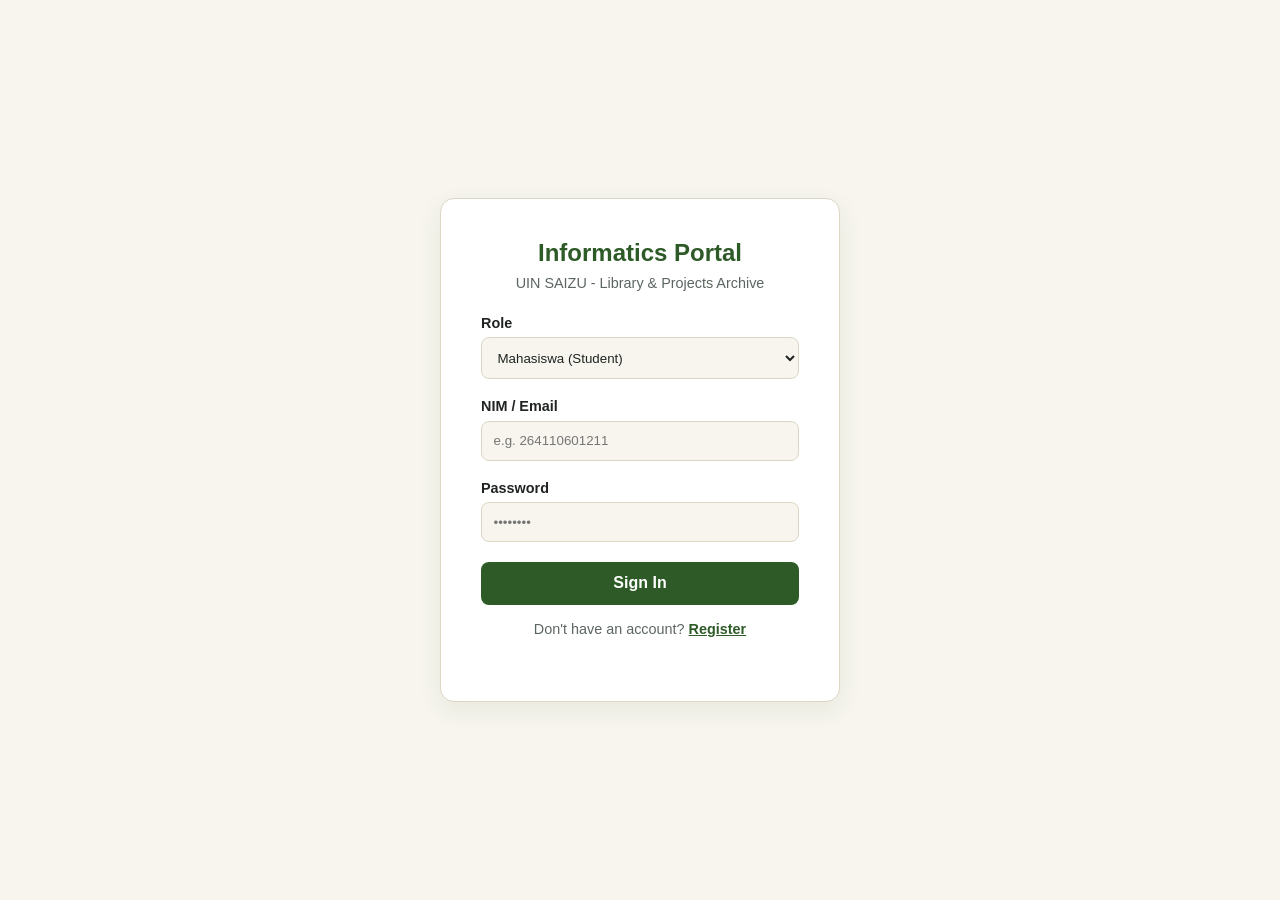
==== index.html @ 4fcaa2a0 "chore: move portal files to repository root for GitHub Pages" ====
<!DOCTYPE html>
<html lang="en">
<head>
    <meta charset="UTF-8">
    <meta name="viewport" content="width=device-width, initial-scale=1.0">
    <title>Login - Informatics Portal</title>
    <link rel="stylesheet" href="css/style.css">
</head>
<body>
    <div class="login-wrapper">
        <div class="login-box">
            <h2>Informatics Portal</h2>
            <p>UIN SAIZU - Library & Projects Archive</p>
            <form id="loginForm">
                <div class="form-group">
                    <label>Role</label>
                    <select id="userRole">
                        <option value="mahasiswa">Mahasiswa (Student)</option>
                        <option value="dosen">Dosen (Lecturer)</option>
                    </select>
                </div>
                <div class="form-group">
                    <label>NIM / Email</label>
                    <input type="text" id="username" placeholder="e.g. 264110601211" required>
                </div>
                <div class="form-group">
                    <label>Password</label>
                    <input type="password" id="password" placeholder="••••••••" required>
                </div>
                <button type="submit" class="btn-green">Sign In</button>
                <p style="margin-top: 1rem;">
    Don't have an account? <a href="register.html" style="color: var(--primary-green); font-weight: 600;">Register</a>
</p>
            </form>
        </div>
    </div>
    <script src="js/app.js"></script>
</body>
</html>
---- css/style.css ----
:root {
    --bg-beige: #F7F5EE;
    --card-beige: #EFECE1;
    --primary-green: #2D5A27;
    --hover-green: #1E3F1A;
    --accent-sage: #7A9E7E;
    --text-dark: #1F2421;
    --text-muted: #5C6660;
    --border-color: #DCD6C4;
}

* {
    box-sizing: border-box;
    margin: 0;
    padding: 0;
    font-family: 'Segoe UI', Tahoma, Geneva, Verdana, sans-serif;
}

body {
    background-color: var(--bg-beige);
    color: var(--text-dark);
    min-height: 100vh;
}

/* --- Login & Register Pages --- */
.login-wrapper {
    display: flex;
    justify-content: center;
    align-items: center;
    min-height: 100vh;
    padding: 1.5rem;
}

.login-box {
    background-color: #FFFFFF;
    border: 1px solid var(--border-color);
    padding: 2.5rem;
    border-radius: 14px;
    width: 100%;
    max-width: 400px;
    box-shadow: 0 8px 24px rgba(45, 90, 39, 0.08);
}

.login-box h2 {
    color: var(--primary-green);
    margin-bottom: 0.5rem;
    text-align: center;
}

.login-box p {
    color: var(--text-muted);
    font-size: 0.9rem;
    text-align: center;
    margin-bottom: 1.5rem;
}

.form-group {
    margin-bottom: 1.2rem;
}

.form-group label {
    display: block;
    margin-bottom: 0.4rem;
    font-weight: 600;
    font-size: 0.9rem;
}

.form-group input,
.form-group select {
    width: 100%;
    padding: 0.72rem;
    border: 1px solid var(--border-color);
    border-radius: 8px;
    background-color: var(--bg-beige);
    color: var(--text-dark);
    outline: none;
    transition: border-color 0.2s ease, box-shadow 0.2s ease;
}

.form-group input:focus,
.form-group select:focus {
    border-color: var(--primary-green);
    box-shadow: 0 0 0 3px rgba(45, 90, 39, 0.12);
}

.btn-green {
    width: 100%;
    padding: 0.8rem;
    background-color: var(--primary-green);
    color: #FFFFFF;
    border: none;
    border-radius: 8px;
    font-size: 1rem;
    font-weight: 600;
    cursor: pointer;
    transition: background-color 0.2s ease, transform 0.15s ease;
}

.btn-green:hover {
    background-color: var(--hover-green);
}

.btn-green:active {
    transform: scale(0.98);
}

/* --- App Layout --- */
.app-layout {
    display: flex;
    min-height: 100vh;
}

.sidebar {
    width: 260px;
    flex-shrink: 0;
    background-color: var(--primary-green);
    color: #FFFFFF;
    padding: 1.5rem;
    display: flex;
    flex-direction: column;
}

.sidebar h3 {
    margin-bottom: 2rem;
    font-size: 1.3rem;
    border-bottom: 1px solid rgba(255, 255, 255, 0.2);
    padding-bottom: 1rem;
}

.nav-links {
    list-style: none;
    flex-grow: 1;
}

.nav-links li {
    margin-bottom: 0.6rem;
}

.nav-links a {
    display: block;
    color: #E8F0E6;
    text-decoration: none;
    padding: 0.75rem 1rem;
    border-radius: 8px;
    transition: background-color 0.2s ease, color 0.2s ease;
}

.nav-links a:hover,
.nav-links a.active {
    background-color: var(--hover-green);
    color: #FFFFFF;
    font-weight: 600;
}

.logout-btn {
    color: #FFD6D6;
    text-decoration: none;
    padding: 0.75rem 1rem;
    display: block;
    border-top: 1px solid rgba(255, 255, 255, 0.2);
}

.main-content {
    flex-grow: 1;
    padding: 2rem;
}

.header-bar {
    display: flex;
    justify-content: space-between;
    align-items: center;
    gap: 1rem;
    margin-bottom: 1.75rem;
    padding-bottom: 1rem;
    border-bottom: 2px solid var(--border-color);
}

.header-bar h1 {
    color: var(--primary-green);
    font-size: 1.65rem;
}

.subtitle {
    color: var(--text-muted);
    font-size: 0.9rem;
    margin-top: 0.25rem;
}

#welcomeText {
    background-color: var(--card-beige);
    color: var(--primary-green);
    border: 1px solid var(--border-color);
    padding: 0.45rem 0.95rem;
    border-radius: 999px;
    font-size: 0.85rem;
    font-weight: 600;
    white-space: nowrap;
}

/* --- Stats Row --- */
.stats-grid {
    display: grid;
    grid-template-columns: repeat(4, minmax(0, 1fr));
    gap: 1rem;
    margin-bottom: 1.5rem;
}

.stat-card {
    background-color: #FFFFFF;
    border: 1px solid var(--border-color);
    border-radius: 12px;
    padding: 1.15rem 1.25rem;
    display: flex;
    flex-direction: column;
    gap: 0.35rem;
    box-shadow: 0 4px 12px rgba(45, 90, 39, 0.04);
}

.stat-card.highlight-stat {
    background: linear-gradient(135deg, var(--primary-green), var(--hover-green));
    color: #FFFFFF;
    border-color: var(--primary-green);
}

.stat-card.highlight-stat .stat-label,
.stat-card.highlight-stat .stat-tag {
    color: #E3EFE1;
}

.stat-label {
    font-size: 0.82rem;
    color: var(--text-muted);
    font-weight: 600;
}

.stat-num {
    font-size: 1.85rem;
    font-weight: 700;
    line-height: 1.1;
}

.stat-tag {
    font-size: 0.75rem;
    color: var(--primary-green);
    font-weight: 600;
}

/* --- Search & Filter Toolbar --- */
.toolbar {
    display: flex;
    flex-wrap: wrap;
    justify-content: space-between;
    align-items: center;
    gap: 1rem;
    margin-bottom: 1.25rem;
}

.search-input {
    flex: 1;
    min-width: 240px;
    padding: 0.72rem 1rem;
    border: 1px solid var(--border-color);
    border-radius: 10px;
    background-color: #FFFFFF;
    color: var(--text-dark);
    font-size: 0.92rem;
    outline: none;
    transition: border-color 0.2s ease, box-shadow 0.2s ease;
}

.search-input:focus {
    border-color: var(--primary-green);
    box-shadow: 0 0 0 3px rgba(45, 90, 39, 0.12);
}

.filter-pills {
    display: flex;
    flex-wrap: wrap;
    gap: 0.5rem;
}

.filter-btn {
    padding: 0.52rem 1rem;
    border-radius: 999px;
    border: 1px solid var(--border-color);
    background-color: #FFFFFF;
    color: var(--text-dark);
    font-size: 0.85rem;
    font-weight: 600;
    cursor: pointer;
    transition: all 0.2s ease;
}

.filter-btn:hover {
    border-color: var(--primary-green);
    color: var(--primary-green);
}

.filter-btn.active {
    background-color: var(--primary-green);
    color: #FFFFFF;
    border-color: var(--primary-green);
}

/* --- Progress Banner --- */
.progress-banner {
    background-color: var(--card-beige);
    border: 1px solid var(--border-color);
    border-radius: 12px;
    padding: 1rem 1.25rem;
    margin-bottom: 1.5rem;
}

.progress-info {
    display: flex;
    justify-content: space-between;
    font-size: 0.88rem;
    font-weight: 600;
    color: var(--primary-green);
    margin-bottom: 0.55rem;
}

.progress-track {
    width: 100%;
    height: 9px;
    background-color: #DFD8C5;
    border-radius: 999px;
    overflow: hidden;
}

.progress-fill {
    height: 100%;
    background: linear-gradient(90deg, var(--accent-sage), var(--primary-green));
    border-radius: 999px;
}

/* --- Cards Grid --- */
.cards-grid {
    display: grid;
    grid-template-columns: repeat(auto-fill, minmax(280px, 1fr));
    gap: 1.5rem;
}

.card {
    position: relative;
    overflow: hidden;
    background-color: #FFFFFF;
    border: 1px solid var(--border-color);
    border-radius: 12px;
    padding: 1.5rem;
    box-shadow: 0 4px 12px rgba(0, 0, 0, 0.03);
    transition: transform 0.25s ease, box-shadow 0.25s ease, border-color 0.25s ease;
}

.card::before {
    content: "";
    position: absolute;
    top: 0;
    left: 0;
    width: 100%;
    height: 4px;
    background: linear-gradient(90deg, var(--primary-green), var(--accent-sage));
    transform: scaleX(0);
    transform-origin: left;
    transition: transform 0.3s ease;
}

.card:hover {
    transform: translateY(-4px);
    box-shadow: 0 12px 24px rgba(45, 90, 39, 0.12);
    border-color: var(--accent-sage);
}

.card:hover::before {
    transform: scaleX(1);
}

.card-top {
    display: flex;
    justify-content: space-between;
    align-items: center;
    margin-bottom: 0.65rem;
}

.card h3 {
    color: var(--primary-green);
    margin-bottom: 0.5rem;
}

.card p {
    color: var(--text-muted);
    font-size: 0.9rem;
    margin-bottom: 1rem;
    line-height: 1.5;
}

.badge {
    display: inline-block;
    padding: 0.25rem 0.65rem;
    border-radius: 6px;
    font-size: 0.78rem;
    font-weight: 600;
    background-color: var(--card-beige);
    color: var(--primary-green);
}

.status-pill {
    font-size: 0.75rem;
    font-weight: 600;
    padding: 0.2rem 0.6rem;
    border-radius: 999px;
    background-color: var(--bg-beige);
    color: var(--text-muted);
    border: 1px solid var(--border-color);
}

.status-pill.active-pill {
    background-color: #E4EFE2;
    color: var(--primary-green);
    border-color: var(--accent-sage);
}

.card-link {
    display: inline-block;
    text-decoration: none;
    color: var(--primary-green);
    font-weight: 700;
    font-size: 0.9rem;
    transition: transform 0.2s ease;
}

.card-link:hover {
    transform: translateX(4px);
}

@media (max-width: 1024px) {
    .stats-grid {
        grid-template-columns: repeat(2, minmax(0, 1fr));
    }
}

@media (max-width: 768px) {
    .app-layout {
        flex-direction: column;
    }

    .sidebar {
        width: 100%;
    }

    .stats-grid {
        grid-template-columns: 1fr;
    }
}
.header-actions {
    display: flex;
    align-items: center;
    gap: 0.65rem;
}

.lang-btn {
    padding: 0.42rem 0.85rem;
    border-radius: 999px;
    border: 1px solid var(--primary-green);
    background-color: #FFFFFF;
    color: var(--primary-green);
    font-size: 0.82rem;
    font-weight: 700;
    cursor: pointer;
    transition: all 0.2s ease;
}

.lang-btn:hover {
    background-color: var(--primary-green);
    color: #FFFFFF;
}
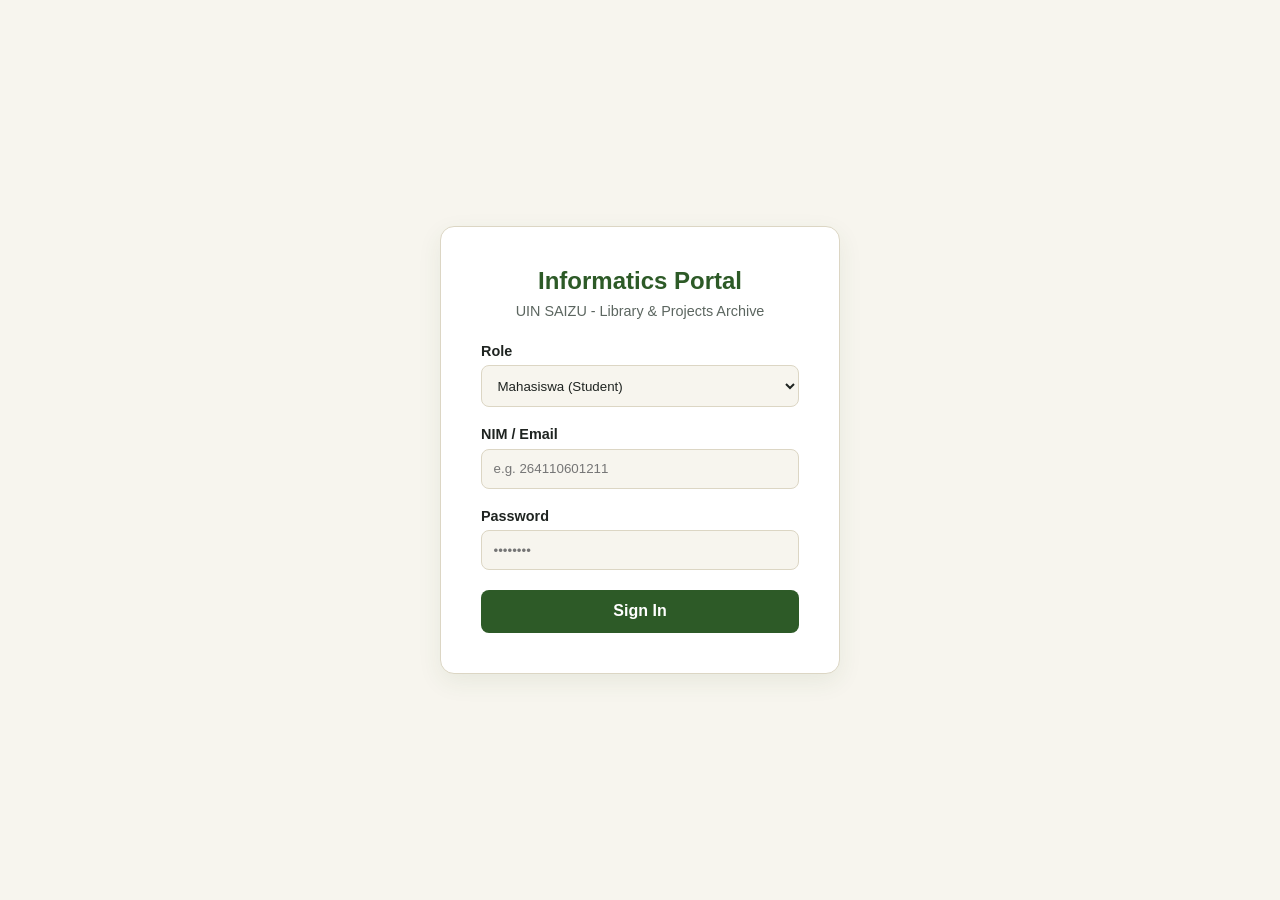
==== commit dc90417b: "chore: remove register page" ====
--- a/index.html
+++ b/index.html
@@ -28,9 +28,6 @@
                     <input type="password" id="password" placeholder="••••••••" required>
                 </div>
                 <button type="submit" class="btn-green">Sign In</button>
-                <p style="margin-top: 1rem;">
-    Don't have an account? <a href="register.html" style="color: var(--primary-green); font-weight: 600;">Register</a>
-</p>
             </form>
         </div>
     </div>
